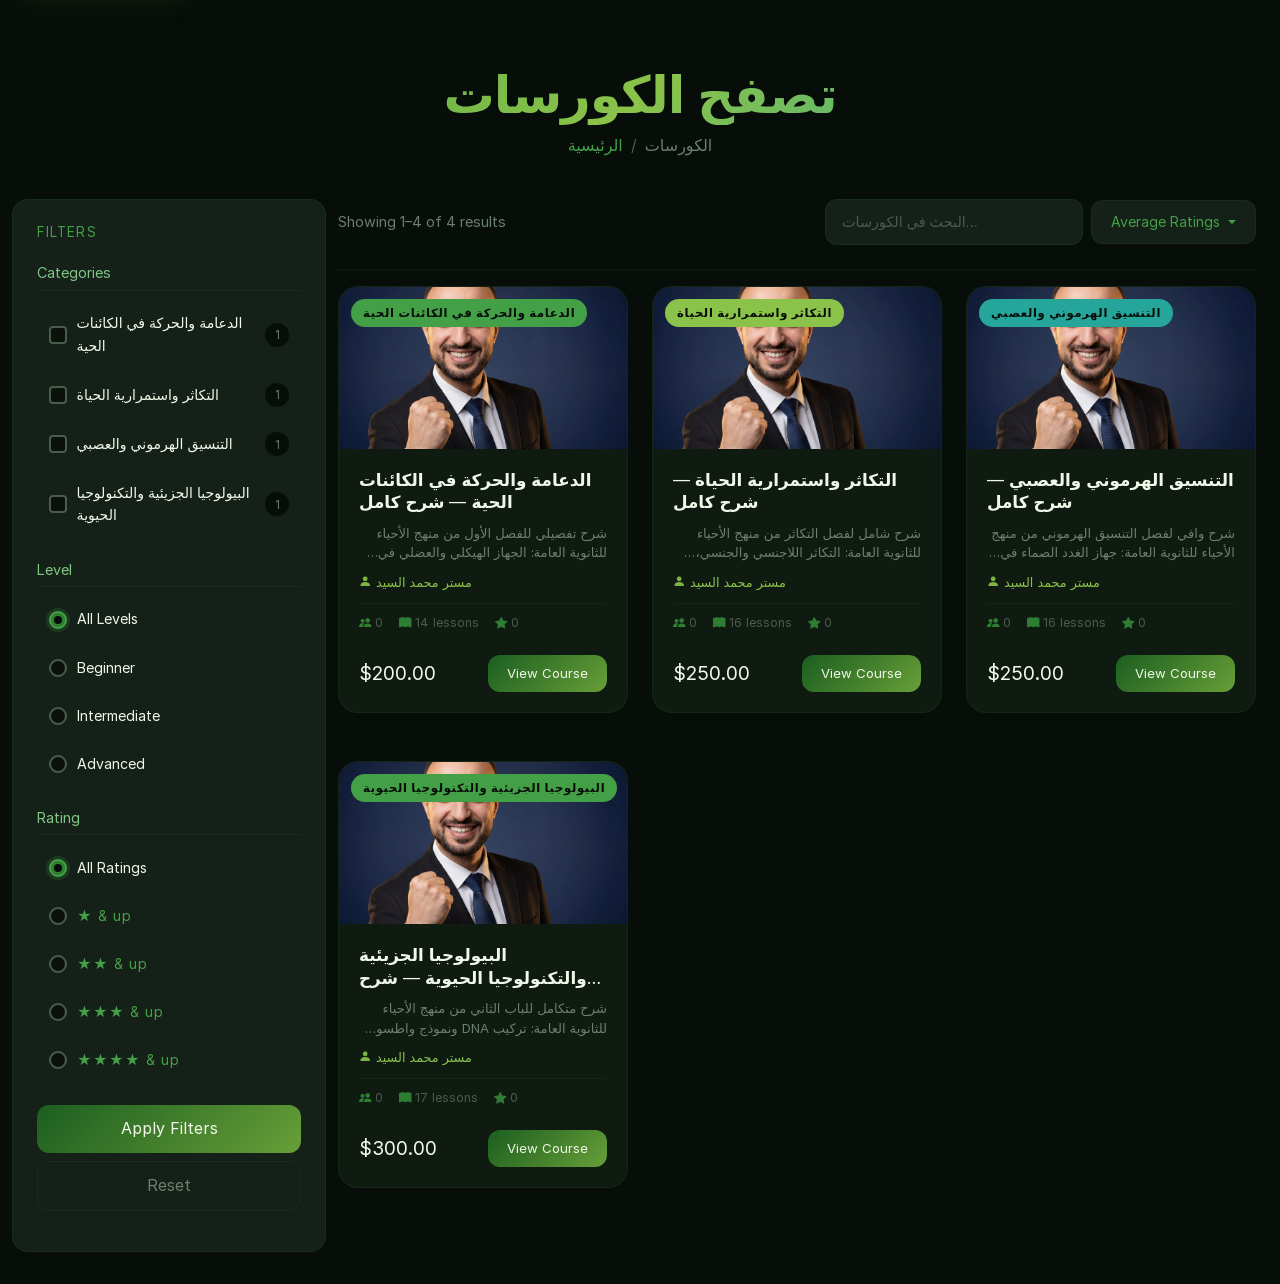
==== course/index.html @ 88254f95 "Add files via upload" ====
<!DOCTYPE html>
<html lang="ar" dir="rtl" data-bs-theme="dark">

<head>
  <meta charset="utf-8">
  <meta name="viewport" content="width=device-width, initial-scale=1.0, shrink-to-fit=no">

  <!-- SEO — injected at runtime by courses-app.js from COURSE_DATA -->
  <title id="page-title">تصفح الكورسات — مستر محمد السيد</title>
  <meta name="description"
        id="page-desc"
        content="تصفح كورسات الأحياء للصف الثالث الثانوي: الدعامة والحركة، التكاثر، التنسيق الهرموني والعصبي، والبيولوجيا الجزيئية. فلتر حسب الفصل أو المستوى أو التقييم.">
  <meta name="robots" content="index, follow">
  <link rel="canonical" id="page-canonical" href="https://mrmohamedelsayed.com/course/">

  <!-- Open Graph -->
  <meta property="og:type"        content="website">
  <meta property="og:url"         id="og-url"       content="https://mrmohamedelsayed.com/course/">
  <meta property="og:title"       id="og-title"     content="تصفح الكورسات — مستر محمد السيد">
  <meta property="og:description" id="og-desc"      content="تصفح كورسات الأحياء للثانوية العامة. فلتر حسب الفصل أو المستوى وابدأ التعلم اليوم.">
  <meta property="og:image"       id="og-image"     content="https://mrmohamedelsayed.com/assets/img/og-image.png">
  <meta property="og:site_name"   id="og-site-name" content="مستر محمد السيد">

  <!-- Twitter Card -->
  <meta name="twitter:card"        content="summary_large_image">
  <meta name="twitter:title"       id="tw-title" content="تصفح الكورسات — مستر محمد السيد">
  <meta name="twitter:description" id="tw-desc"  content="تصفح كورسات الأحياء للثانوية العامة. فلتر حسب الفصل أو المستوى وابدأ التعلم اليوم.">
  <meta name="twitter:image"       id="tw-image" content="https://mrmohamedelsayed.com/assets/img/og-image.png">

  <!-- hreflang -->
  <link rel="alternate" hreflang="ar" id="hreflang-ar" href="https://mrmohamedelsayed.com/course/">

  <!-- CSP — font-src 'self' for Inter self-hosted -->
  <meta http-equiv="Content-Security-Policy"
        content="default-src 'none';
                 script-src 'self';
                 style-src 'self' https://cdn.jsdelivr.net;
                 font-src 'self' https://cdn.jsdelivr.net;
                 img-src 'self' data:;
                 connect-src 'self';
                 form-action 'none';">

  <!-- JSON-LD injected by courses-app.js -->

  <!-- Favicons -->
  <link rel="apple-touch-icon" type="image/png" sizes="180x180" href="../assets/img/fav180.png">
  <link rel="icon" type="image/png" sizes="32x32" href="../assets/img/fav32.png">
  <link rel="icon" type="image/png" sizes="32x32" href="../assets/img/fav32D.png"
        media="(prefers-color-scheme: dark)">
  <link rel="icon" type="image/png" sizes="16x16" href="../assets/img/fav16.png">
  <link rel="icon" type="image/png" sizes="16x16" href="../assets/img/fav16D.png"
        media="(prefers-color-scheme: dark)">

  <!-- Preload critical font — path from /course/ -->
  <link rel="preload" href="../assets/fonts/inter-variable.woff2"
        as="font" type="font/woff2" crossorigin="anonymous">

  <!-- Stylesheets -->
  <link rel="stylesheet" href="../assets/bootstrap/css/bootstrap.min.css">
  <link rel="stylesheet" href="https://cdn.jsdelivr.net/npm/bootstrap-icons@1.13.1/font/bootstrap-icons.min.css">
  <link rel="stylesheet" href="../assets/css/courses.css">
</head>

<body>

  <!-- Skip to content -->
  <a href="#main-content" class="skip-link">تخطي إلى المحتوى</a>

  <main id="main-content" class="page-container" dir="ltr">

    <!-- ── Page Header ── -->
    <header class="page-header">
      <h1 class="page-title">تصفح الكورسات</h1>
      <nav class="breadcrumb-nav" aria-label="مسار التنقل">
        <ol class="breadcrumb">
          <li class="breadcrumb-item">
            <a href="../index.html">الرئيسية</a>
          </li>
          <li class="breadcrumb-item active" aria-current="page">
            <span>الكورسات</span>
          </li>
        </ol>
      </nav>
    </header>

    <!-- ── Layout ── -->
    <div class="row g-4">

      <!-- Sidebar — desktop -->
      <aside id="desktop-filters-slot"
             class="col-lg-3 d-none d-lg-block sidebar"
             aria-label="فلاتر الكورسات">
      </aside>

      <!-- Content area -->
      <div id="content-area" class="col-lg-9">

        <!-- Toolbar -->
        <div class="toolbar" role="search">
          <p id="results-text"
             class="results-text mb-0"
             aria-live="polite"
             aria-atomic="true">جارٍ التحميل</p>

          <div class="d-flex align-items-center gap-2">
            <label class="visually-hidden" for="search-input">
              البحث في الكورسات
            </label>
            <input id="search-input"
                   class="search-input"
                   type="search"
                   placeholder="البحث في الكورسات…"
                   autocomplete="off"
                   aria-label="البحث في الكورسات">

            <div class="dropdown">
              <button id="sort-dropdown"
                      class="btn sort-toggle dropdown-toggle"
                      type="button"
                      data-bs-toggle="dropdown"
                      aria-expanded="false"
                      aria-label="ترتيب الكورسات">
                <span class="d-none d-sm-inline sort-label">متوسط التقييمات</span>
                <i class="d-sm-none bi bi-sort-down" aria-hidden="true"></i>
              </button>
              <ul id="sort-dropdown-menu"
                  class="dropdown-menu sort-menu dropdown-menu-end"
                  role="listbox"
                  aria-label="خيارات الترتيب">
              </ul>
            </div>
          </div>
        </div>

        <!-- Courses grid -->
        <h2 class="visually-hidden" id="courses-list-heading">نتائج الكورسات</h2>
        <div id="courses-grid"
             class="row g-4"
             aria-live="polite"
             aria-atomic="true">
        </div>

        <!-- Pagination -->
        <nav aria-label="صفحات الكورسات">
          <ul id="pagination-bar"
              class="pagination justify-content-center mt-4 gap-2">
          </ul>
        </nav>

      </div>
    </div>

  </main><!-- /#main-content -->


  <!-- ── Mobile Offcanvas filters ── -->
  <div id="offcanvas-filters"
       class="offcanvas offcanvas-start mobile-offcanvas"
       tabindex="-1"
       aria-labelledby="offcanvas-title">
    <div class="offcanvas-header">
      <h2 id="offcanvas-title" class="offcanvas-title">الفلاتر</h2>
      <button class="btn-close"
              type="button"
              data-bs-dismiss="offcanvas"
              aria-label="إغلاق الفلاتر"></button>
    </div>
    <div id="mobile-filters-slot" class="offcanvas-body"></div>
  </div>


  <!-- ── FAB — mobile filter trigger ── -->
  <button id="floating-filter-btn"
          class="d-lg-none floating-fab"
          type="button"
          data-bs-toggle="offcanvas"
          data-bs-target="#offcanvas-filters"
          aria-label="فتح فلاتر الكورسات"
          aria-controls="offcanvas-filters">
    <i class="bi bi-funnel-fill" aria-hidden="true"></i>
  </button>


  <!-- ── Toast Container ── -->
  <div class="toast-container position-fixed bottom-0 end-0 p-3"
       aria-live="polite"
       aria-atomic="true">
  </div>


  <!-- Scripts — deferred, non-blocking -->
  <script src="../assets/bootstrap/js/bootstrap.min.js"  defer></script>
  <script src="../assets/js/utils.js"                    defer></script>
  <script src="../assets/js/courses-data.js"             defer></script>
  <script src="../assets/js/courses-app.js"              defer></script>
  <script src="../assets/js/ratings-system.js"           defer></script>

</body>
</html>
---- assets/css/courses.css ----
/* ============================================
   COURSES PAGE — Forest Green Theme
   Color System: Deep forest + Green + Lime + Teal
============================================ */

/* ── Font Face — Inter Variable (self-hosted) ── */

@font-face {
  font-family: 'Inter';
  src: url('../fonts/inter-variable.woff2') format('woff2');
  font-weight: 100 900;
  font-display: swap;
}

/* ── Variables ── */

:root {
  --bg-deep: #070d08;
  --bg-card: #0f1a11;
  --bg-surface: #142018;
  --bg-hover: #1a2a1e;
  --bg-input: #0a120b;
  --emerald-400: #43a047;
  --emerald-500: #2e7d32;
  --emerald-600: #1b5e20;
  --emerald-700: #145218;
  --teal-400: #8bc34a;
  --teal-500: #7cb342;
  --teal-600: #689f38;
  --cyan-400: #26a69a;
  --cyan-500: #009688;

  --gold-400: #e9c452;
  --gold-500: #e2b340;
  --gold-600: #c99b2d;
  --gold-900: rgba(226, 179, 64, 0.12);

  --text-primary: #f1f8e9;
  --text-secondary: #81c784;
  --text-muted: #6b7f6e;
  --text-dim: #4a5c4c;
  --border-subtle: rgba(67, 160, 71, 0.1);
  --border-glow: rgba(67, 160, 71, 0.25);
  --glow-sm: 0 0 10px rgba(67, 160, 71, 0.08);
  --glow-md: 0 0 20px rgba(67, 160, 71, 0.12);
  --glow-lg: 0 4px 30px rgba(67, 160, 71, 0.15);
  --glow-xl: 0 8px 40px rgba(67, 160, 71, 0.2);
  --radius-sm: 8px;
  --radius-md: 12px;
  --radius-lg: 16px;
  --radius-xl: 20px;
  --speed-fast: 0.15s;
  --speed-normal: 0.3s;
  --ease-smooth: cubic-bezier(0.4, 0, 0.2, 1);
  --ease-bounce: cubic-bezier(0.68, -0.55, 0.265, 1.55);
  --bg-primary: var(--bg-deep);
  --bg-secondary: #0c160e;
  --bg-elevated: var(--bg-surface);
  --border-color: var(--border-subtle);
  --em-300: #a5d6a7;
  --em-400: var(--emerald-400);
  --em-500: var(--emerald-500);
  --em-600: var(--emerald-600);
  --em-700: var(--emerald-700);
  --em-800: rgba(20, 82, 24, 0.35);
  --em-900: rgba(20, 82, 24, 0.15);
  --teal-700: #558b2f;
  --teal-800: rgba(85, 139, 47, 0.35);
  --cyan-600: #00897b;
  --cyan-800: rgba(0, 137, 123, 0.3);
  --font-base: 'Inter', system-ui, -apple-system, sans-serif;
  --transition-fast: var(--speed-fast);
  --transition-base: var(--speed-normal);
  --z-skip: 9999;
}

/* ── Skip Link ── */

.skip-link {
  position: fixed;
  top: 1rem;
  left: 1rem;
  z-index: var(--z-skip);
  padding: 0.6rem 1.2rem;
  background: var(--emerald-500);
  color: var(--bg-deep);
  font-weight: 700;
  font-size: 0.9rem;
  border-radius: var(--radius-md);
  text-decoration: none;
  transform: translateY(-150%);
  transition: transform var(--speed-fast) var(--ease-smooth);
  box-shadow: var(--glow-lg);
}

.skip-link:focus-visible {
  transform: translateY(0);
}

/* ── Focus Visible — Global ── */

:focus-visible {
  outline: 2px solid var(--emerald-400);
  outline-offset: 3px;
  border-radius: 4px;
}

/* suppress default focus ring only when focus-visible is supported */

:focus:not(:focus-visible) {
  outline: none;
}

/* ── Base ── */

body {
  background: var(--bg-deep);
  color: var(--text-primary);
  font-family: var(--font-base);
  line-height: 1.6;
  -webkit-font-smoothing: antialiased;
  min-height: 100vh;
}

/* ── Shared Utility — Icon Accent Color ── */

.icon-em-500 {
  color: var(--em-500);
}

/* ── Page Container ── */

.page-container {
  max-width: 1400px;
  margin: 0 auto;
  padding: 2rem 1.5rem;
}

/* ── Page Header ── */

.page-header {
  text-align: center;
  padding: 2rem 0 2.5rem;
}

.page-title {
  font-size: clamp(2rem, 5vw, 3.2rem);
  font-weight: 800;
  background: linear-gradient(135deg, var(--emerald-400), var(--teal-400), var(--cyan-400));
  -webkit-background-clip: text;
  background-clip: text;
  -webkit-text-fill-color: transparent;
  margin-bottom: 0.5rem;
  letter-spacing: -0.02em;
}

.breadcrumb-nav .breadcrumb {
  background: transparent;
  margin: 0;
  padding: 0;
  justify-content: center;
}

.breadcrumb-nav .breadcrumb-item a {
  color: var(--emerald-400);
  text-decoration: none;
  font-weight: 500;
  transition: color var(--speed-fast);
}

.breadcrumb-nav .breadcrumb-item a:hover {
  color: var(--teal-400);
}

.breadcrumb-nav .breadcrumb-item.active span {
  color: var(--text-muted);
}

.breadcrumb-nav .breadcrumb-item + .breadcrumb-item::before {
  color: var(--text-dim);
}

/* ── Sidebar ── */

.sidebar {
  background: var(--bg-surface);
  border: 1px solid var(--border-subtle);
  border-radius: var(--radius-lg);
  padding: 1.5rem;
}

/* ── Filters Panel ── */

.filters-title {
  font-size: 1.1rem;
  font-weight: 700;
  color: var(--emerald-400);
  margin-bottom: 1.5rem;
  text-transform: uppercase;
  letter-spacing: 0.08em;
  font-size: 0.85rem;
}

.filters-heading {
  font-size: 0.9rem;
  font-weight: 600;
  color: var(--text-secondary);
  margin: 1.5rem 0 0.75rem;
  padding-bottom: 0.5rem;
  border-bottom: 1px solid var(--border-subtle);
}

.filter-group {
  display: flex;
  flex-direction: column;
  gap: 0.4rem;
}

.filter-item {
  display: flex;
  align-items: center;
  gap: 0.6rem;
  padding: 0.6rem 0.75rem;
  border-radius: var(--radius-sm);
  cursor: pointer;
  transition: background var(--speed-fast);
}

.filter-item:hover {
  background: var(--bg-hover);
}

.filter-item.disabled {
  opacity: 0.35;
  pointer-events: none;
}

.filter-checkbox, .filter-radio {
  appearance: none;
  -webkit-appearance: none;
  width: 18px;
  height: 18px;
  border: 2px solid var(--text-dim);
  background: var(--bg-input);
  cursor: pointer;
  transition: all var(--speed-fast);
  flex-shrink: 0;
}

.filter-checkbox {
  border-radius: 4px;
}

.filter-radio {
  border-radius: 50%;
}

.filter-checkbox:checked, .filter-radio:checked {
  background: var(--emerald-500);
  border-color: var(--emerald-400);
  box-shadow: 0 0 0 3px rgba(67, 160, 71, 0.2);
}

.filter-checkbox:checked::after {
  content: '✓';
  display: flex;
  align-items: center;
  justify-content: center;
  font-size: 11px;
  color: var(--bg-deep);
  font-weight: 700;
}

.filter-radio:checked::after {
  content: '';
  display: block;
  width: 8px;
  height: 8px;
  background: var(--bg-deep);
  border-radius: 50%;
  margin: 3px auto;
}

.filter-label {
  flex: 1;
  font-size: 0.88rem;
  color: var(--text-primary);
  cursor: pointer;
  user-select: none;
}

.rating-label {
  color: var(--emerald-400);
  letter-spacing: 1px;
}

.filter-count {
  font-size: 0.75rem;
  font-weight: 600;
  color: var(--text-muted);
  background: var(--bg-deep);
  padding: 0.15rem 0.5rem;
  border-radius: 100px;
  min-width: 24px;
  text-align: center;
}

.filter-actions {
  display: flex;
  flex-direction: column;
  gap: 0.5rem;
  margin-top: 1.5rem;
}

.filter-btn-apply {
  padding: 0.7rem;
  background: linear-gradient(135deg, var(--emerald-600), var(--teal-600));
  color: var(--text-primary);
  border: none;
  border-radius: var(--radius-md);
  font-weight: 600;
  cursor: pointer;
  transition: all var(--speed-normal) var(--ease-smooth);
}

.filter-btn-apply:hover {
  box-shadow: var(--glow-md);
  transform: translateY(-1px);
}

.filter-btn-reset {
  padding: 0.7rem;
  background: transparent;
  color: var(--text-muted);
  border: 1px solid var(--border-subtle);
  border-radius: var(--radius-md);
  font-weight: 600;
  cursor: pointer;
  transition: all var(--speed-fast);
}

.filter-btn-reset:hover {
  color: var(--text-primary);
  border-color: var(--border-glow);
}

/* ── Toolbar ── */

.toolbar {
  display: flex;
  flex-wrap: wrap;
  align-items: center;
  justify-content: space-between;
  gap: 1rem;
  padding-bottom: 1.5rem;
  margin-bottom: 1rem;
  border-bottom: 1px solid var(--border-subtle);
}

.results-text {
  font-size: 0.9rem;
  font-weight: 500;
  color: var(--text-muted);
}

.search-input {
  background: var(--bg-surface);
  border: 1px solid var(--border-subtle);
  border-radius: var(--radius-md);
  color: var(--text-primary);
  padding: 0.65rem 1rem;
  font-size: 0.9rem;
  transition: all var(--speed-normal);
  min-width: 200px;
}

.search-input::placeholder {
  color: var(--text-dim);
}

.search-input:focus {
  outline: none;
  border-color: var(--emerald-500);
  box-shadow: 0 0 0 3px rgba(46, 125, 50, 0.15);
}

.sort-toggle {
  background: var(--bg-surface);
  border: 1px solid var(--border-subtle);
  border-radius: var(--radius-md);
  color: var(--emerald-400);
  padding: 0.65rem 1.2rem;
  font-weight: 600;
  font-size: 0.88rem;
  transition: all var(--speed-fast);
}

.sort-toggle:hover, .sort-toggle:focus {
  border-color: var(--emerald-500);
  color: var(--emerald-400);
  background: var(--bg-hover);
}

/* ── Sort Dropdown ── */

.sort-menu {
  background: var(--bg-surface);
  border: 1px solid var(--border-glow);
  border-radius: var(--radius-md);
  box-shadow: var(--glow-lg);
  padding: 0.5rem;
}

.sort-menu .dropdown-item {
  color: var(--text-primary);
  border-radius: var(--radius-sm);
  padding: 0.6rem 1rem;
  font-size: 0.88rem;
  transition: background var(--speed-fast);
}

.sort-menu .dropdown-item:hover {
  background: var(--bg-hover);
  color: var(--emerald-400);
}

.sort-menu .dropdown-item.active {
  background: linear-gradient(135deg, var(--emerald-600), var(--teal-600));
  color: var(--text-primary);
}

/* ============================================
   COURSE CARDS
============================================ */

.course-card {
  background: var(--bg-card);
  border: 1px solid var(--border-subtle);
  border-radius: var(--radius-xl);
  overflow: hidden;
  transition: all var(--speed-normal) var(--ease-smooth);
  display: flex;
  flex-direction: column;
  height: 100%;
  animation: cardIn 0.5s var(--ease-smooth) both;
}

.course-card:hover {
  transform: translateY(-8px);
  border-color: var(--border-glow);
  box-shadow: var(--glow-xl);
}

@keyframes cardIn {
  from {
    opacity: 0;
    transform: translateY(24px);
  }
  to {
    opacity: 1;
    transform: translateY(0);
  }
}

/* Card Image */

.course-card-visual {
  position: relative;
  overflow: hidden;
  aspect-ratio: 16 / 9;
  background: var(--bg-surface);
}

.course-card-img {
  width: 100%;
  height: 100%;
  object-fit: cover;
  transition: transform var(--speed-normal);
}

.course-card:hover .course-card-img {
  transform: scale(1.05);
}

/* Badge */

.course-badge {
  position: absolute;
  top: 0.75rem;
  left: 0.75rem;
  padding: 0.3rem 0.75rem;
  font-size: 0.72rem;
  font-weight: 700;
  text-transform: uppercase;
  letter-spacing: 0.06em;
  color: var(--bg-deep);
  background: var(--emerald-400);
  border-radius: 100px;
}

/* ── Category Badge Color Variants ── */

.course-badge--emerald {
  background: var(--emerald-400);
  color: var(--bg-deep);
}

.course-badge--teal {
  background: var(--teal-400);
  color: var(--bg-deep);
}

.course-badge--cyan {
  background: var(--cyan-400);
  color: var(--bg-deep);
}

/* Card Body */

.course-card-body {
  padding: 1.25rem;
  display: flex;
  flex-direction: column;
  flex: 1;
  gap: 0.6rem;
}

.course-card-title {
  font-size: 1.05rem;
  font-weight: 700;
  color: var(--text-primary);
  line-height: 1.35;
  margin: 0;
  display: -webkit-box;
  line-clamp: 2;
  -webkit-line-clamp: 2;
  -webkit-box-orient: vertical;
  overflow: hidden;
  transition: color var(--speed-fast);
}

.course-card:hover .course-card-title {
  color: var(--emerald-400);
}

.course-card-desc {
  font-size: 0.82rem;
  color: var(--text-muted);
  line-height: 1.5;
  margin: 0;
  display: -webkit-box;
  line-clamp: 2;
  -webkit-line-clamp: 2;
  -webkit-box-orient: vertical;
  overflow: hidden;
}

.course-card-instructor {
  font-size: 0.8rem;
  color: var(--teal-400);
  font-weight: 500;
}

.course-card-instructor i {
  color: var(--teal-500);
}

/* Stats */

.course-card-stats {
  display: flex;
  gap: 1rem;
  flex-wrap: wrap;
  font-size: 0.78rem;
  color: var(--text-dim);
  padding-top: 0.6rem;
  border-top: 1px solid var(--border-subtle);
}

.course-card-stats i {
  color: var(--emerald-500);
}

/* Footer */

.course-card-footer {
  display: flex;
  align-items: center;
  justify-content: space-between;
  margin-top: auto;
  padding-top: 0.75rem;
}

.course-card-price {
  font-size: 1.2rem;
  font-weight: 800;
  color: var(--text-primary);
}

.course-card-price.free {
  color: var(--emerald-400);
}

.course-card-btn {
  padding: 0.5rem 1.2rem;
  background: linear-gradient(135deg, var(--emerald-600), var(--teal-600));
  color: var(--text-primary);
  text-decoration: none;
  border-radius: var(--radius-md);
  font-size: 0.82rem;
  font-weight: 600;
  transition: all var(--speed-normal) var(--ease-smooth);
  white-space: nowrap;
}

.course-card-btn:hover {
  box-shadow: var(--glow-md);
  transform: translateY(-2px);
  color: var(--text-primary);
}

/* ============================================
   PAGINATION
============================================ */

.pagination .page-item .page-link {
  background: var(--bg-surface);
  border: 1px solid var(--border-subtle);
  color: var(--text-muted);
  font-weight: 600;
  border-radius: var(--radius-sm);
  padding: 0.6rem 1rem;
  transition: all var(--speed-fast);
}

.pagination .page-item .page-link:hover {
  background: var(--bg-hover);
  color: var(--emerald-400);
  border-color: var(--border-glow);
}

.pagination .page-item.active .page-link {
  background: linear-gradient(135deg, var(--emerald-600), var(--teal-600));
  border-color: var(--emerald-500);
  color: var(--text-primary);
  box-shadow: var(--glow-sm);
}

.pagination .page-item.disabled .page-link {
  background: var(--bg-card);
  color: var(--text-dim);
  border-color: transparent;
}

/* ============================================
   EMPTY STATE
============================================ */

.empty-icon {
  font-size: 3rem;
  display: block;
  margin-bottom: 1rem;
  background: linear-gradient(135deg, var(--emerald-400), var(--teal-400));
  -webkit-background-clip: text;
  background-clip: text;
  -webkit-text-fill-color: transparent;
}

.empty-title {
  color: var(--text-secondary);
  font-weight: 700;
  margin-bottom: 0.5rem;
}

.empty-text {
  color: var(--text-muted);
}

.btn-reset {
  padding: 0.6rem 1.5rem;
  background: transparent;
  border: 1px solid var(--emerald-500);
  color: var(--emerald-400);
  border-radius: var(--radius-md);
  font-weight: 600;
  cursor: pointer;
  transition: all var(--speed-normal);
}

.btn-reset:hover {
  background: var(--emerald-600);
  color: var(--text-primary);
  box-shadow: var(--glow-md);
}

/* ============================================
   OFFCANVAS (Mobile)
============================================ */

.mobile-offcanvas {
  background: var(--bg-deep) !important;
  border-right: 1px solid var(--border-subtle) !important;
  color: var(--text-primary);
}

.mobile-offcanvas .offcanvas-header {
  border-bottom: 1px solid var(--border-subtle);
}

.mobile-offcanvas .offcanvas-title {
  font-weight: 700;
  color: var(--emerald-400);
}

.mobile-offcanvas .btn-close {
  filter: brightness(0) invert(1);
}

/* ── FAB ── */

.floating-fab {
  position: fixed;
  bottom: 20px;
  left: 20px;
  z-index: 1045;
  width: 52px;
  height: 52px;
  border-radius: 50%;
  background: linear-gradient(135deg, var(--emerald-600), var(--teal-600));
  border: none;
  color: var(--text-primary);
  font-size: 1.2rem;
  box-shadow: var(--glow-lg);
  transition: all var(--speed-normal) var(--ease-smooth);
  display: flex;
  align-items: center;
  justify-content: center;
}

.floating-fab:hover {
  box-shadow: var(--glow-xl);
  transform: scale(1.1);
}

.floating-fab.is-hidden {
  transform: translateY(120px);
}

/* ============================================
   SCROLLBAR
============================================ */

::-webkit-scrollbar {
  width: 6px;
}

::-webkit-scrollbar-track {
  background: var(--bg-deep);
}

::-webkit-scrollbar-thumb {
  background: var(--emerald-700);
  border-radius: 100px;
}

::-webkit-scrollbar-thumb:hover {
  background: var(--emerald-600);
}

/* ============================================
   RESPONSIVE
============================================ */

@media (max-width: 991.98px) {
  .page-container {
    padding: 1rem;
  }
}

@media (max-width: 767.98px) {
  .course-card:hover {
    transform: translateY(-4px);
  }
}

@media (max-width: 767.98px) {
  .course-card-body {
    padding: 1rem;
  }
}

@media (max-width: 767.98px) {
  .toolbar {
    gap: 0.75rem;
  }
}

@media (max-width: 575.98px) {
  .page-container {
    padding: 0.5rem;
  }
}

@media (max-width: 575.98px) {
  .course-card-footer {
    flex-direction: column;
    gap: 0.5rem;
    align-items: stretch;
    text-align: center;
  }
}

@media (max-width: 575.98px) {
  .course-card-btn {
    text-align: center;
  }
}
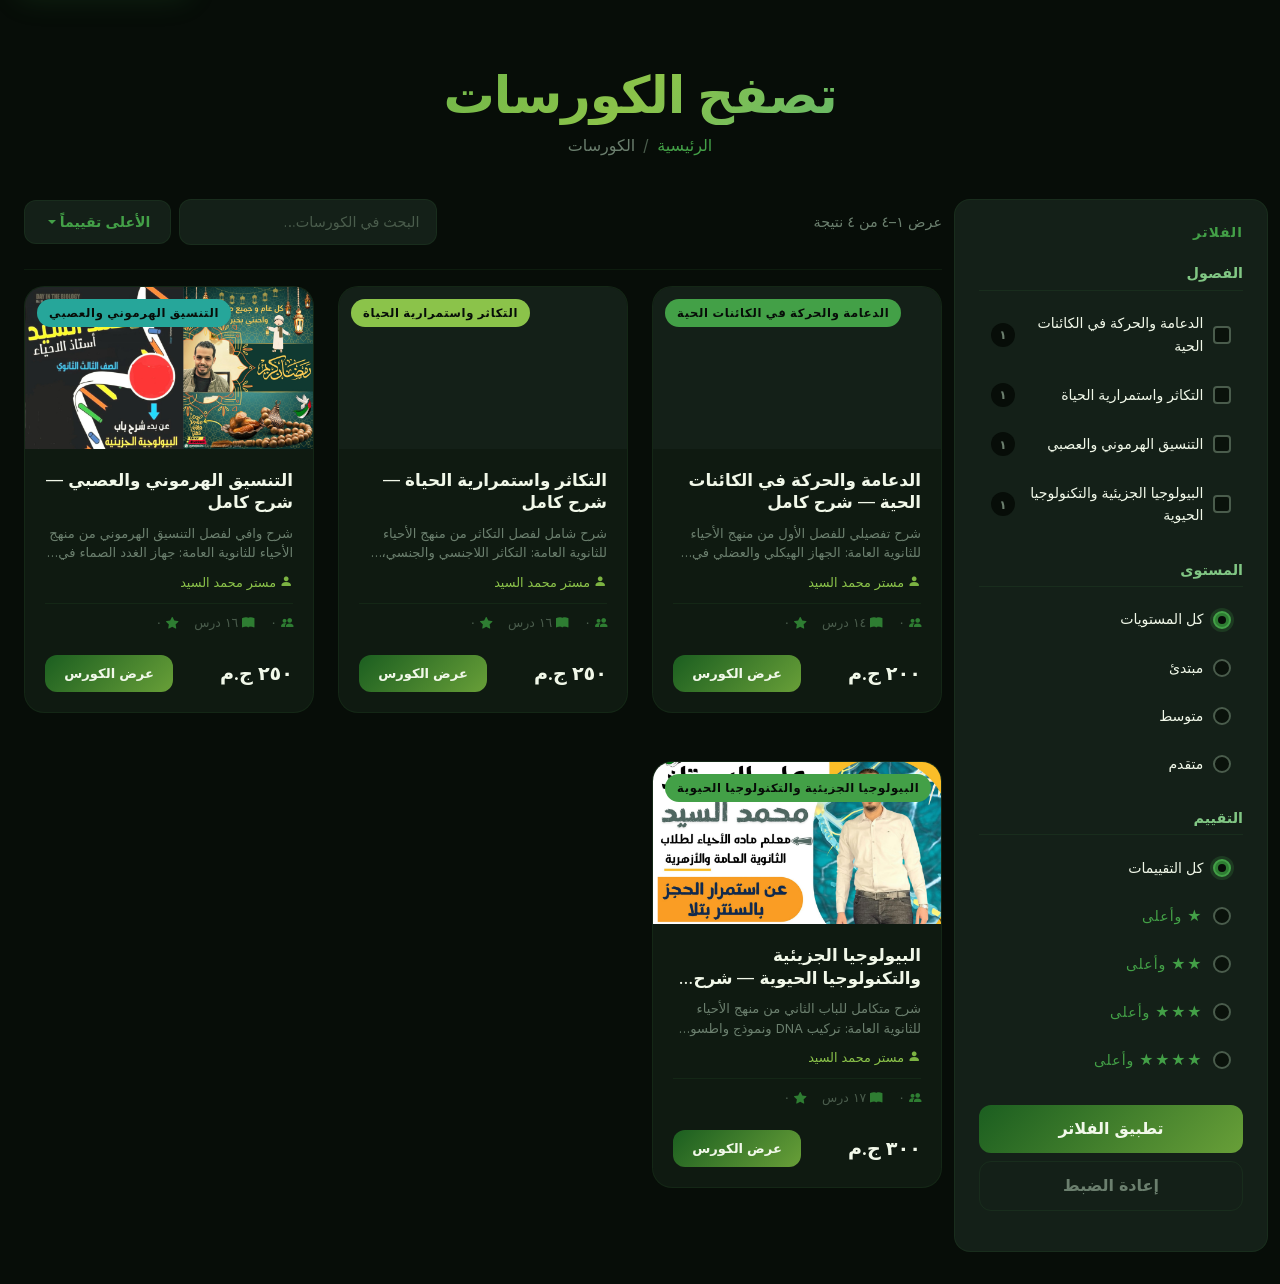
==== commit b002c662: "Add files via upload" ====
--- a/course/index.html
+++ b/course/index.html
@@ -66,7 +66,7 @@
   <!-- Skip to content -->
   <a href="#main-content" class="skip-link">تخطي إلى المحتوى</a>
 
-  <main id="main-content" class="page-container" dir="ltr">
+  <main id="main-content" class="page-container">
 
     <!-- ── Page Header ── -->
     <header class="page-header">
--- a/assets/css/courses.css
+++ b/assets/css/courses.css
@@ -74,6 +74,21 @@
   --z-skip: 9999;
 }
 
+/* ── Breadcrumb RTL fix ── */
+
+.breadcrumb-nav .breadcrumb-item + .breadcrumb-item {
+  padding-left: 0;
+  padding-right: 0.5rem;
+}
+
+.breadcrumb-nav .breadcrumb-item + .breadcrumb-item::before {
+  content: "/";
+  color: var(--text-dim);
+  padding-left: 0.5rem;
+  padding-right: 0;
+  float: right;
+}
+
 /* ── Skip Link ── */
 
 .skip-link {
@@ -413,6 +428,7 @@
 
 .sort-menu .dropdown-item {
   color: var(--text-primary);
+  text-align: right;
   border-radius: var(--radius-sm);
   padding: 0.6rem 1rem;
   font-size: 0.88rem;
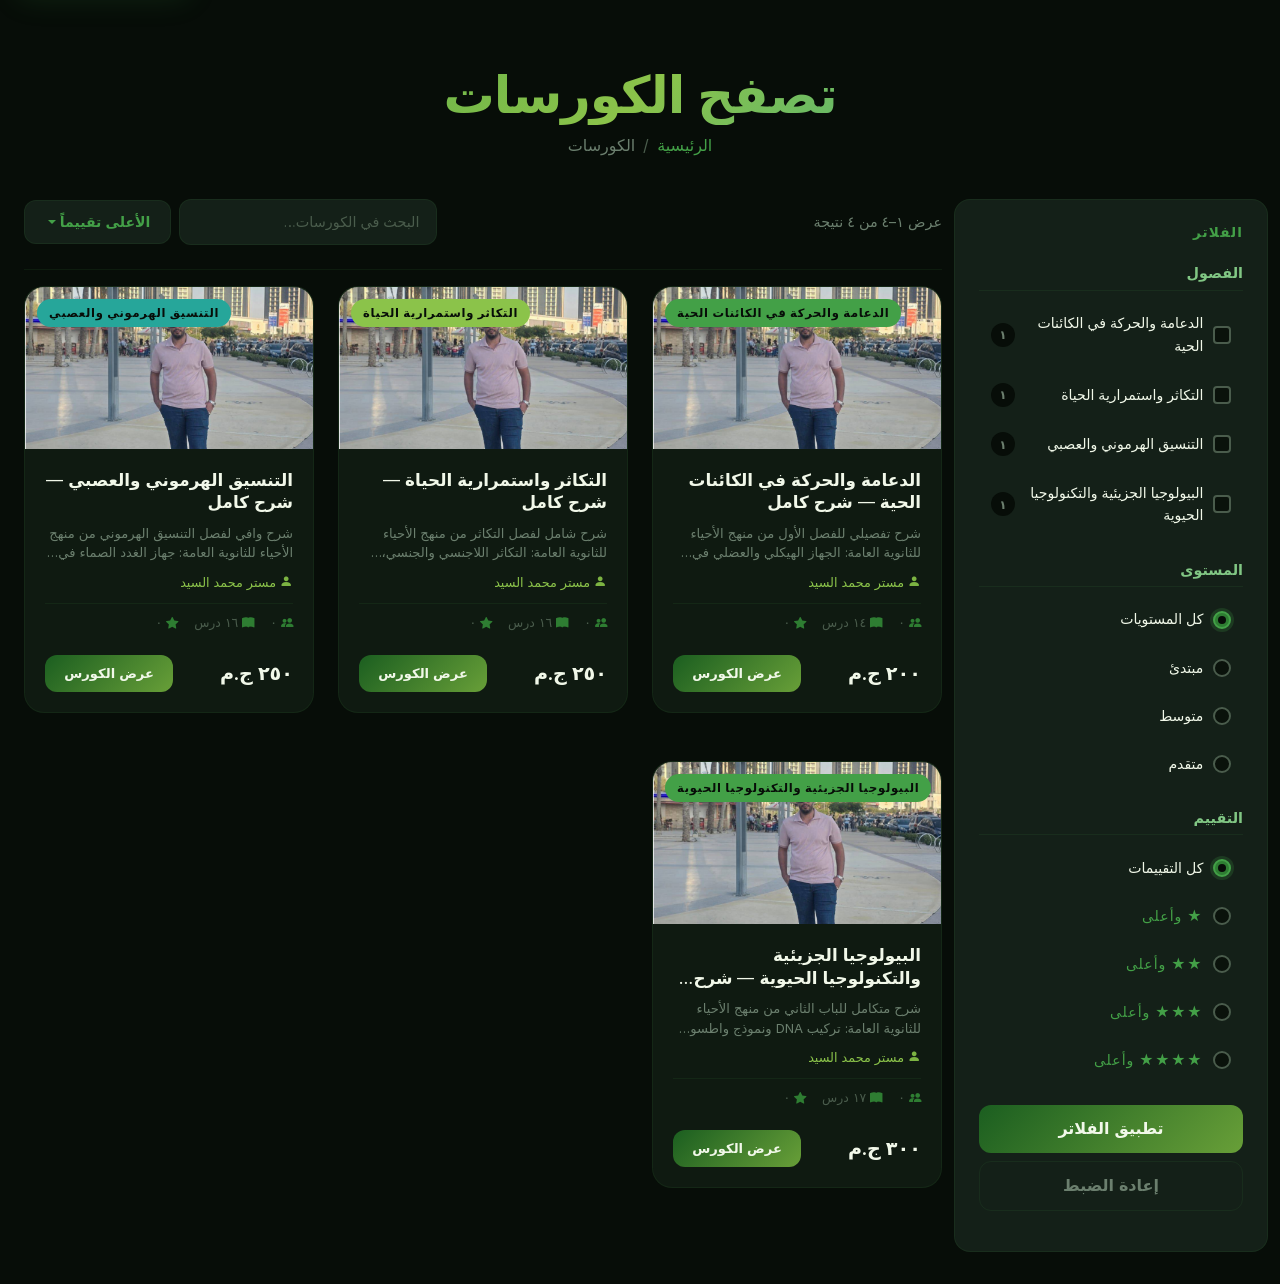
==== commit 383291c7: "Add files via upload" ====
--- a/course/index.html
+++ b/course/index.html
@@ -192,6 +192,7 @@
   <script src="../assets/bootstrap/js/bootstrap.min.js"  defer></script>
   <script src="../assets/js/utils.js"                    defer></script>
   <script src="../assets/js/courses-data.js"             defer></script>
+  <script src="../assets/js/shared-page.js"              defer></script>
   <script src="../assets/js/courses-app.js"              defer></script>
   <script src="../assets/js/ratings-system.js"           defer></script>
 
--- a/assets/css/courses.css
+++ b/assets/css/courses.css
@@ -762,6 +762,13 @@
   transform: translateY(120px);
 }
 
+/* ── Offcanvas close button — push to left in RTL ── */
+
+.mobile-offcanvas .offcanvas-header .btn-close {
+  margin-right: auto;
+  margin-left: 0;
+}
+
 /* ============================================
    SCROLLBAR
 ============================================ */
